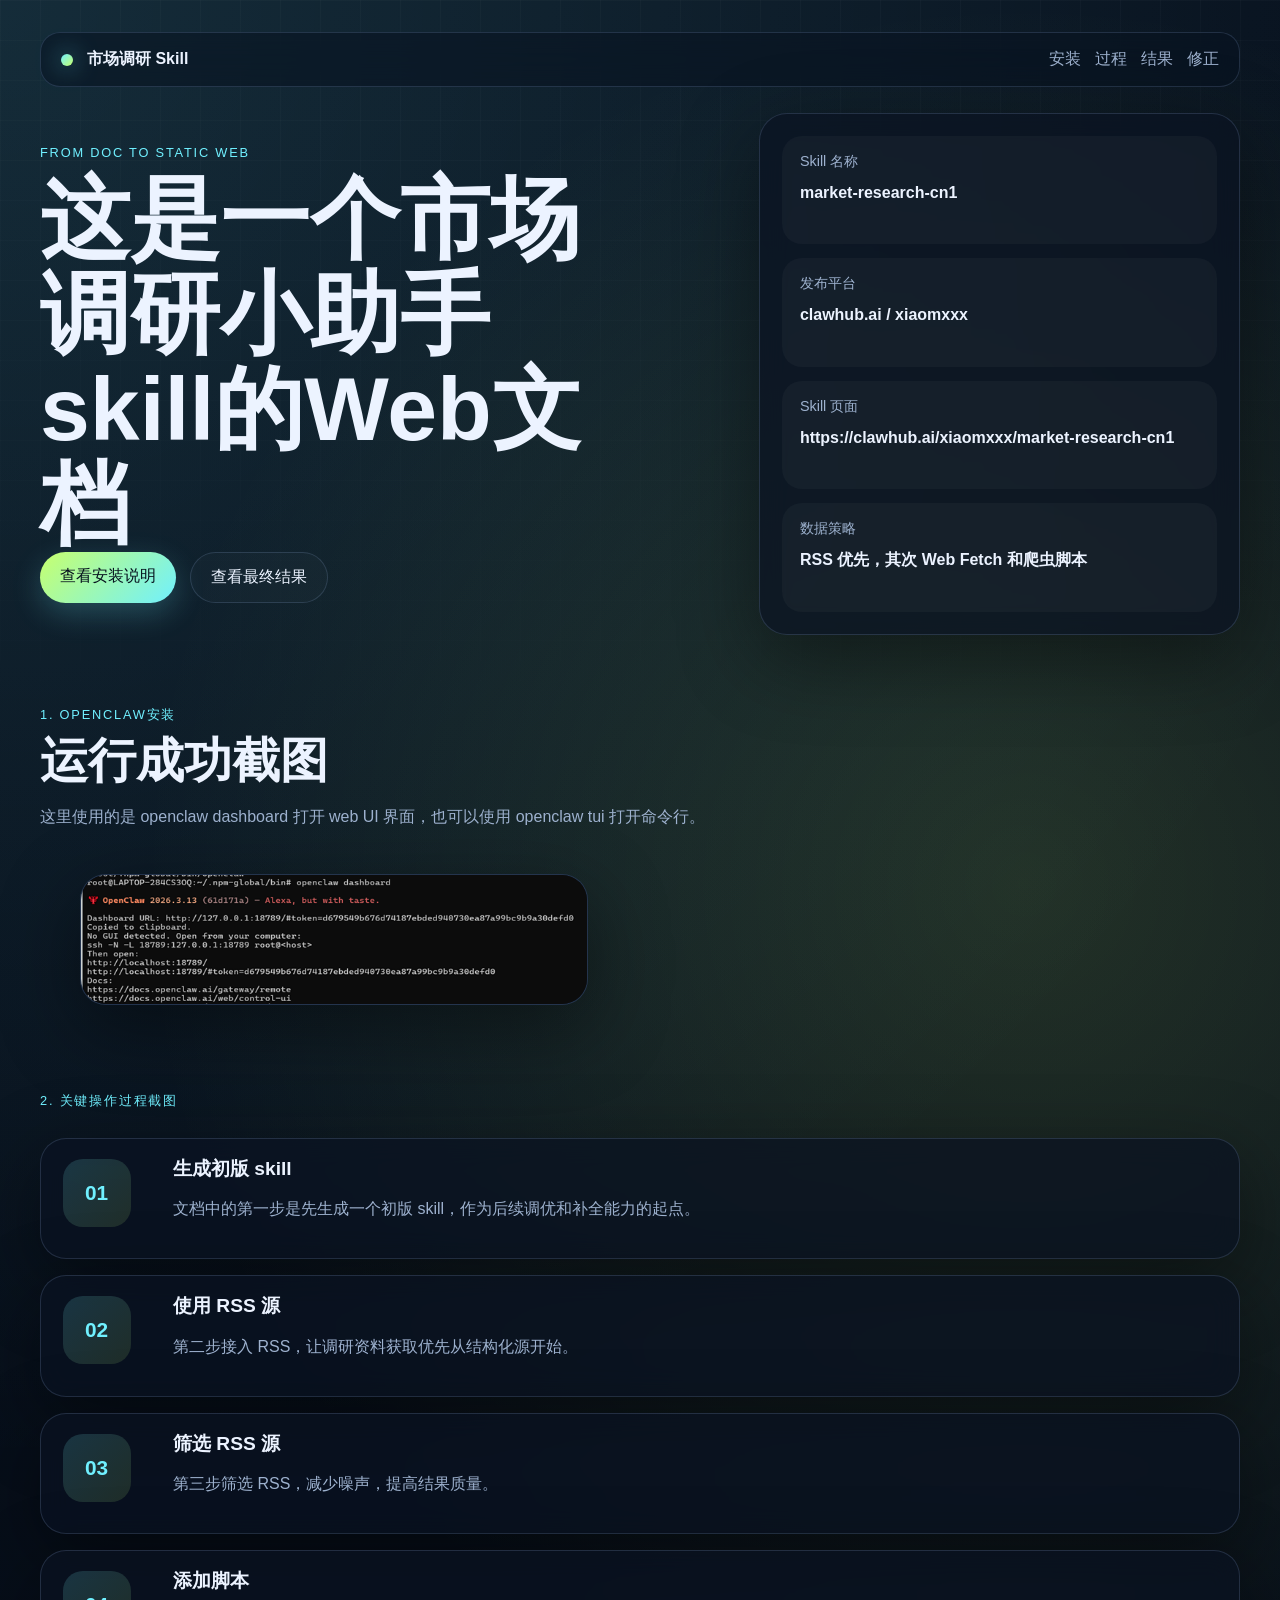
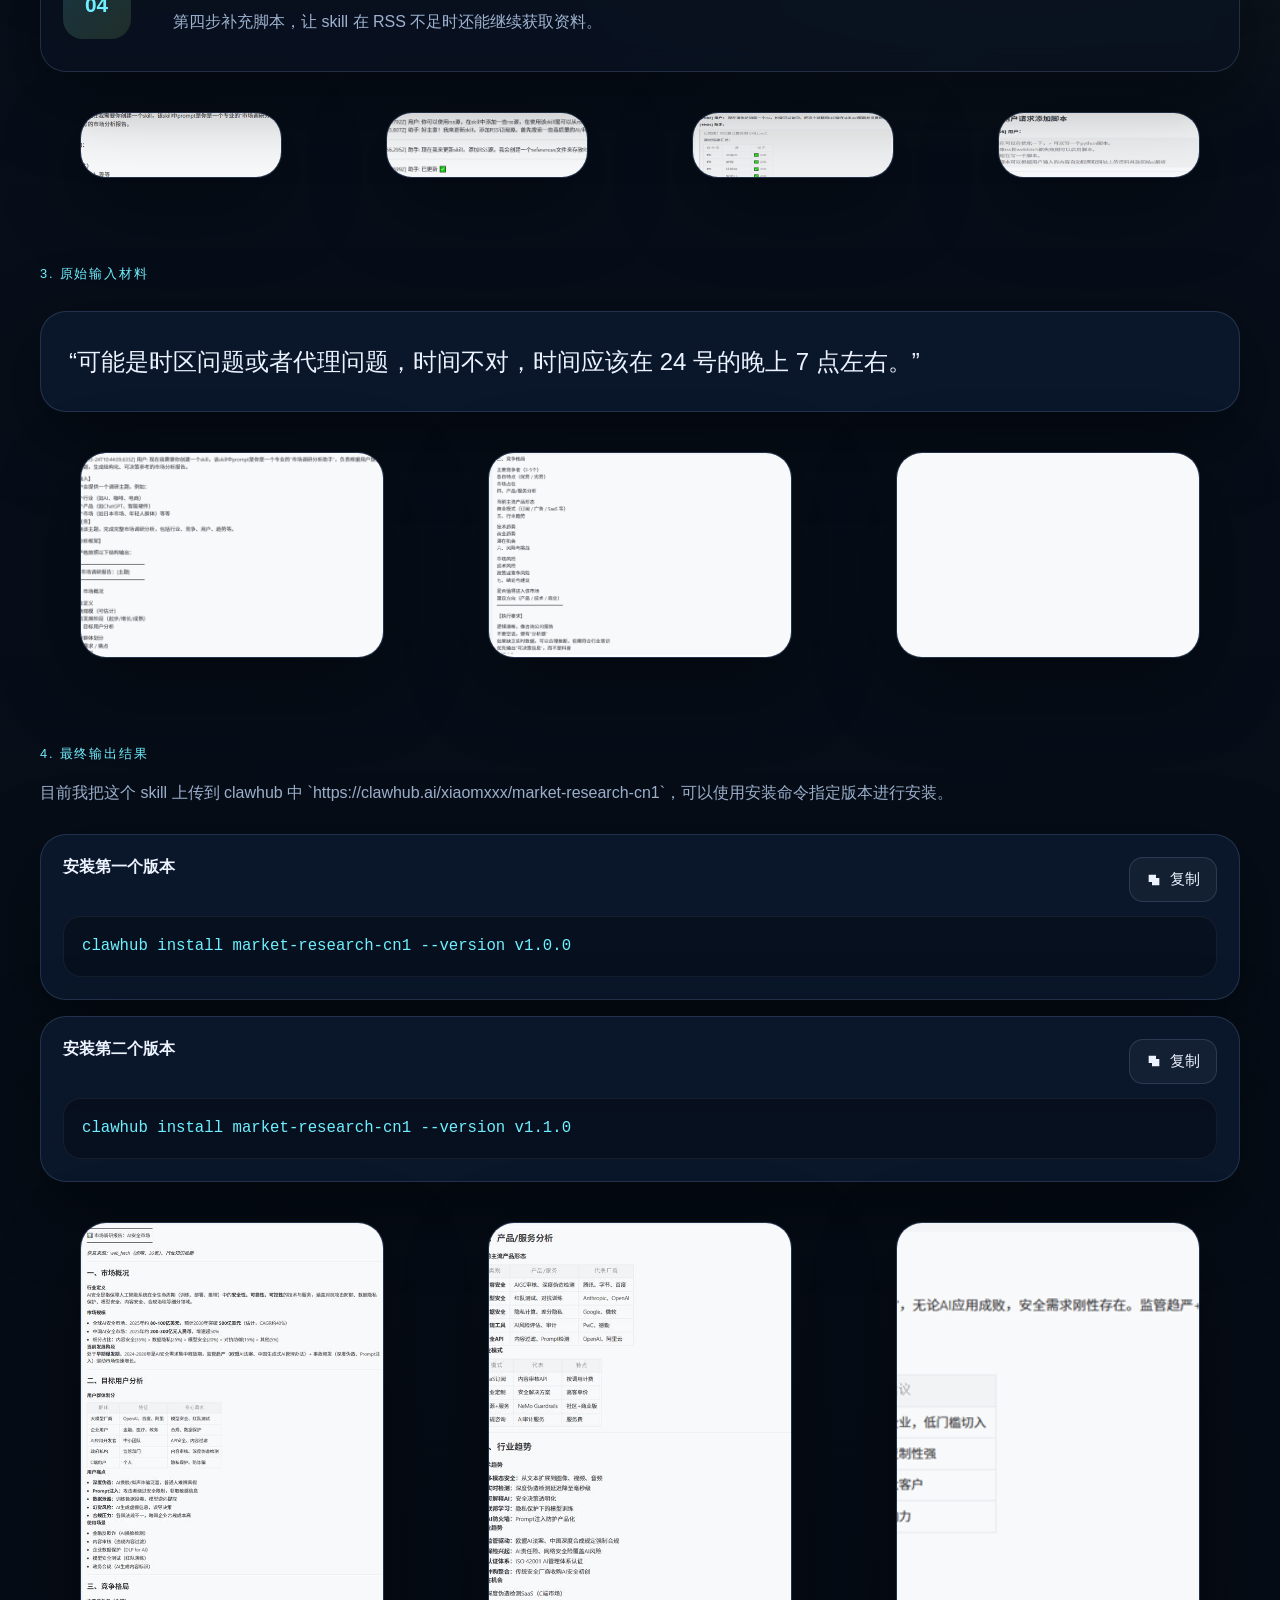
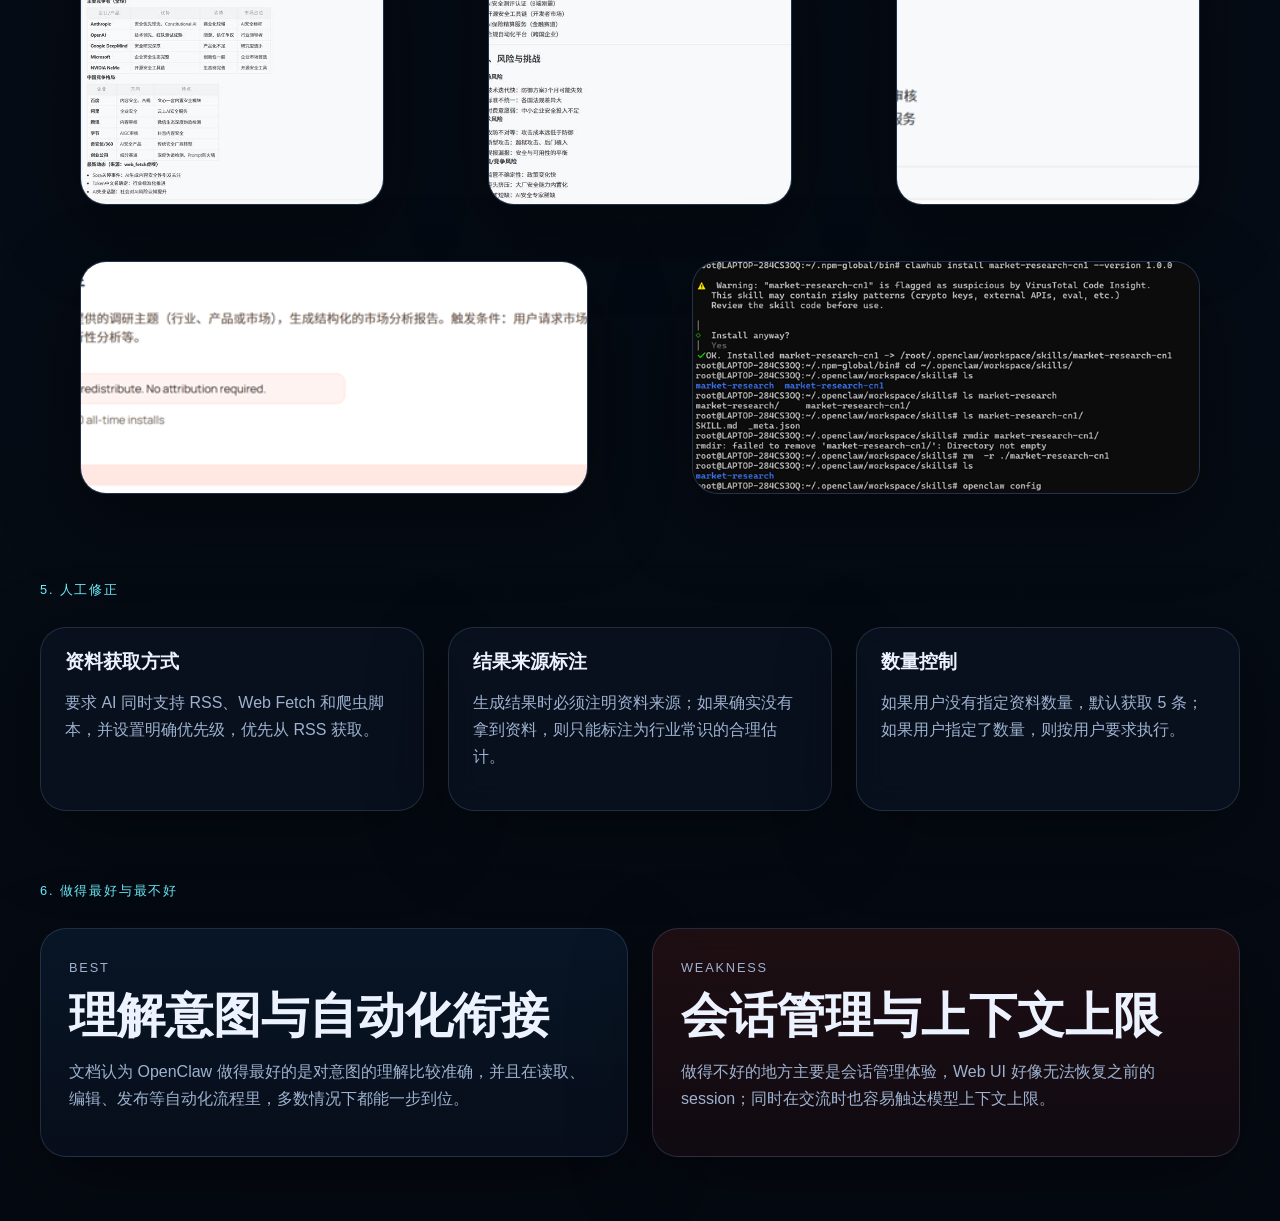
==== index.html @ 010a4002 "Add_skill_showcase_site" ====
<!DOCTYPE html>
<html lang="zh-CN">
  <head>
    <meta charset="UTF-8" />
    <meta name="viewport" content="width=device-width, initial-scale=1.0" />
    <title>市场调研 Skill 文档展示</title>
    <link rel="stylesheet" href="./styles.css" />
  </head>
  <body>
    <div class="page-shell">
      <header class="hero">
        <nav class="topbar">
          <div class="brand">
            <span class="brand-mark"></span>
            <span>市场调研 Skill</span>
          </div>
          <div class="nav-links">
            <a href="#section-1">安装</a>
            <a href="#section-2">过程</a>
            <a href="#section-4">结果</a>
            <a href="#section-5">修正</a>
          </div>
        </nav>

        <div class="hero-grid">
          <section class="hero-copy">
            <p class="eyebrow">From DOC to Static Web</p>
            <h1>这是一个市场调研小助手skill的Web文档</h1>
            <div class="hero-actions">
              <a class="button primary" href="#section-1">查看安装说明</a>
              <a class="button secondary" href="#section-4">查看最终结果</a>
            </div>
          </section>

          <aside class="hero-panel">
            <div class="metric-card">
              <span class="metric-label">Skill 名称</span>
              <strong>market-research-cn1</strong>
            </div>
            <div class="metric-card">
              <span class="metric-label">发布平台</span>
              <strong>clawhub.ai / xiaomxxx</strong>
            </div>
            <div class="metric-card">
              <span class="metric-label">Skill 页面</span>
              <strong>https://clawhub.ai/xiaomxxx/market-research-cn1</strong>
            </div>
            <div class="metric-card">
              <span class="metric-label">数据策略</span>
              <strong>RSS 优先，其次 Web Fetch 和爬虫脚本</strong>
            </div>
          </aside>
        </div>
      </header>

      <main>
        <section class="section doc-section" id="section-1">
          <div class="section-heading">
            <p class="eyebrow">1. openclaw安装</p>
            <h2>运行成功截图</h2>
            <p class="section-text">
              这里使用的是 openclaw dashboard 打开 web UI 界面，也可以使用 openclaw tui 打开命令行。
            </p>
          </div>
          <div class="image-grid two-up">
            <figure class="image-card">
              <img src="./doc_export.files/image001.png" alt="openclaw 安装或运行截图" />
            </figure>
          </div>
        </section>

        <section class="section doc-section" id="section-2">
          <div class="section-heading">
            <p class="eyebrow">2. 关键操作过程截图</p>
           
          </div>
          <div class="timeline">
            <article class="timeline-item">
              <span class="timeline-index">01</span>
              <div>
                <h3>生成初版 skill</h3>
                <p>文档中的第一步是先生成一个初版 skill，作为后续调优和补全能力的起点。</p>
              </div>
            </article>
            <article class="timeline-item">
              <span class="timeline-index">02</span>
              <div>
                <h3>使用 RSS 源</h3>
                <p>第二步接入 RSS，让调研资料获取优先从结构化源开始。</p>
              </div>
            </article>
            <article class="timeline-item">
              <span class="timeline-index">03</span>
              <div>
                <h3>筛选 RSS 源</h3>
                <p>第三步筛选 RSS，减少噪声，提高结果质量。</p>
              </div>
            </article>
            <article class="timeline-item">
              <span class="timeline-index">04</span>
              <div>
                <h3>添加脚本</h3>
                <p>第四步补充脚本，让 skill 在 RSS 不足时还能继续获取资料。</p>
              </div>
            </article>
          </div>
          <div class="image-grid four-up">
            <figure class="image-card">
              <img src="./doc_export.files/image002.png" alt="关键过程截图 1" />
            </figure>
            <figure class="image-card">
              <img src="./doc_export.files/image003.png" alt="关键过程截图 2" />
            </figure>
            <figure class="image-card">
              <img src="./doc_export.files/image004.png" alt="关键过程截图 3" />
            </figure>
            <figure class="image-card">
              <img src="./doc_export.files/image005.png" alt="关键过程截图 4" />
            </figure>
          </div>
        </section>

        <section class="section doc-section" id="section-3">
          <div class="section-heading">
            <p class="eyebrow">3. 原始输入材料</p>
            
          </div>
          <article class="quote-card">
            <p>“可能是时区问题或者代理问题，时间不对，时间应该在 24 号的晚上 7 点左右。”</p>
          </article>
          <div class="image-grid three-up">
            <figure class="image-card">
              <img src="./doc_export.files/image006.png" alt="原始输入材料截图 1" />
            </figure>
            <figure class="image-card">
              <img src="./doc_export.files/image007.png" alt="原始输入材料截图 2" />
            </figure>
            <figure class="image-card">
              <img src="./doc_export.files/image008.png" alt="原始输入材料截图 3" />
            </figure>
          </div>
        </section>

        <section class="section doc-section" id="section-4">
          <div class="section-heading">
            <p class="eyebrow">4. 最终输出结果</p>
           
            <p class="section-text">
            目前我把这个 skill 上传到 clawhub 中 `https://clawhub.ai/xiaomxxx/market-research-cn1`，可以使用安装命令指定版本进行安装。
            </p>
          </div>

          <div class="command-stack">
            <article class="command-card">
              <div class="command-head">
                <div>
                  <p class="command-label">安装第一个版本</p>
                  
                </div>
                <button
                  class="copy-button"
                  type="button"
                  data-copy="clawhub install market-research-cn1 --version v1.0.0"
                  aria-label="复制安装第一个版本命令"
                >
                  <span class="copy-icon" aria-hidden="true">
                    <svg viewBox="0 0 24 24" focusable="false">
                      <path d="M9 9h11v11H9z"></path>
                      <path d="M4 4h11v11H4z"></path>
                    </svg>
                  </span>
                  <span class="copy-text">复制</span>
                </button>
              </div>
              <code>clawhub install market-research-cn1 --version v1.0.0</code>
            </article>

            <article class="command-card">
              <div class="command-head">
                <div>
                  <p class="command-label">安装第二个版本</p>
                  
                </div>
                <button
                  class="copy-button"
                  type="button"
                  data-copy="clawhub install market-research-cn1 --version v1.1.0"
                  aria-label="复制安装第二个版本命令"
                >
                  <span class="copy-icon" aria-hidden="true">
                    <svg viewBox="0 0 24 24" focusable="false">
                      <path d="M9 9h11v11H9z"></path>
                      <path d="M4 4h11v11H4z"></path>
                    </svg>
                  </span>
                  <span class="copy-text">复制</span>
                </button>
              </div>
              <code>clawhub install market-research-cn1 --version v1.1.0</code>
            </article>
          </div>

          <div class="image-grid three-up">
            <figure class="image-card">
              <img src="./doc_export.files/image009.jpg" alt="最终输出截图 1" />
            </figure>
            <figure class="image-card">
              <img src="./doc_export.files/image010.jpg" alt="最终输出截图 2" />
            </figure>
            <figure class="image-card">
              <img src="./doc_export.files/image011.png" alt="最终输出截图 3" />
            </figure>
          </div>
          <div class="image-grid two-up">
            <figure class="image-card">
              <img src="./doc_export.files/image012.png" alt="最终输出截图 4" />
            </figure>
            <figure class="image-card">
              <img src="./doc_export.files/image013.png" alt="最终输出截图 5" />
            </figure>
          </div>
        </section>

        <section class="section doc-section" id="section-5">
          <div class="section-heading">
            <p class="eyebrow">5. 人工修正</p>
         
          </div>
          <div class="overview-grid">
            <article class="glass-card">
              <h3>资料获取方式</h3>
              <p>要求 AI 同时支持 RSS、Web Fetch 和爬虫脚本，并设置明确优先级，优先从 RSS 获取。</p>
            </article>
            <article class="glass-card">
              <h3>结果来源标注</h3>
              <p>生成结果时必须注明资料来源；如果确实没有拿到资料，则只能标注为行业常识的合理估计。</p>
            </article>
            <article class="glass-card">
              <h3>数量控制</h3>
              <p>如果用户没有指定资料数量，默认获取 5 条；如果用户指定了数量，则按用户要求执行。</p>
            </article>
          </div>
        </section>

        <section class="section doc-section" id="section-6">
          <div class="section-heading">
            <p class="eyebrow">6. 做得最好与最不好</p>
          
          </div>
          <div class="split-section">
            <article class="insight-card">
              <p class="eyebrow">Best</p>
              <h2>理解意图与自动化衔接</h2>
              <p>
                文档认为 OpenClaw 做得最好的是对意图的理解比较准确，并且在读取、编辑、发布等自动化流程里，多数情况下都能一步到位。
              </p>
            </article>
            <article class="insight-card warn">
              <p class="eyebrow">Weakness</p>
              <h2>会话管理与上下文上限</h2>
              <p>
                做得不好的地方主要是会话管理体验，Web UI 好像无法恢复之前的 session；同时在交流时也容易触达模型上下文上限。
              </p>
            </article>
          </div>
        </section>
      </main>
    </div>

    <div class="lightbox" id="lightbox" aria-hidden="true">
      <button class="lightbox-close" id="lightbox-close" type="button" aria-label="关闭图片预览">×</button>
      <img class="lightbox-image" id="lightbox-image" alt="" />
    </div>

    <script src="./script.js"></script>
  </body>
</html>
---- styles.css ----
:root {
  --bg: #07111f;
  --bg-soft: #0f1f35;
  --panel: rgba(10, 19, 34, 0.72);
  --panel-strong: rgba(11, 24, 45, 0.92);
  --text: #ecf3ff;
  --muted: #9eb2cf;
  --line: rgba(168, 198, 255, 0.16);
  --aqua: #70f0ff;
  --lime: #c7ff6d;
  --coral: #ff8b7c;
  --shadow: 0 24px 80px rgba(0, 0, 0, 0.42);
}

* {
  box-sizing: border-box;
}

html {
  scroll-behavior: smooth;
}

body {
  margin: 0;
  font-family: "Microsoft YaHei UI", "PingFang SC", "Segoe UI", sans-serif;
  color: var(--text);
  background:
    radial-gradient(circle at top left, rgba(112, 240, 255, 0.12), transparent 32%),
    radial-gradient(circle at 80% 20%, rgba(199, 255, 109, 0.14), transparent 24%),
    linear-gradient(180deg, #08111e 0%, #050a12 100%);
  min-height: 100vh;
}

body.lightbox-open {
  overflow: hidden;
}

body::before {
  content: "";
  position: fixed;
  inset: 0;
  pointer-events: none;
  background-image:
    linear-gradient(rgba(255, 255, 255, 0.03) 1px, transparent 1px),
    linear-gradient(90deg, rgba(255, 255, 255, 0.03) 1px, transparent 1px);
  background-size: 40px 40px;
  mask-image: linear-gradient(180deg, rgba(0, 0, 0, 0.7), transparent);
}

.page-shell {
  width: min(1200px, calc(100% - 32px));
  margin: 0 auto;
  padding: 24px 0 64px;
}

.topbar,
.hero-panel,
.glass-card,
.timeline-item,
.insight-card,
.demo-console,
.demo-output {
  backdrop-filter: blur(14px);
  -webkit-backdrop-filter: blur(14px);
}

.topbar {
  display: flex;
  justify-content: space-between;
  align-items: center;
  gap: 16px;
  padding: 16px 20px;
  margin-bottom: 26px;
  border: 1px solid var(--line);
  border-radius: 20px;
  background: rgba(8, 18, 32, 0.56);
}

.brand,
.nav-links {
  display: flex;
  align-items: center;
  gap: 14px;
}

.brand {
  font-family: "Bahnschrift", "Segoe UI", sans-serif;
  font-size: 1rem;
  font-weight: 700;
}

.brand-mark {
  width: 12px;
  height: 12px;
  border-radius: 999px;
  background: linear-gradient(135deg, var(--aqua), var(--lime));
  box-shadow: 0 0 24px rgba(112, 240, 255, 0.7);
}

.nav-links a,
.button,
button,
select,
input {
  transition: 180ms ease;
}

.nav-links a {
  color: var(--muted);
  text-decoration: none;
}

.nav-links a:hover {
  color: var(--text);
}

.hero {
  padding: 8px 0 0;
}

.hero-grid,
.overview-grid,
.split-section,
.demo-layout,
.image-grid {
  display: grid;
  gap: 24px;
}

.command-stack {
  display: grid;
  gap: 16px;
  margin-top: 24px;
}

.hero-grid {
  grid-template-columns: 1.3fr 0.9fr;
  align-items: stretch;
}

.hero-copy {
  padding: 32px 0;
}

.eyebrow {
  margin: 0 0 12px;
  font-family: "Bahnschrift", "Segoe UI", sans-serif;
  letter-spacing: 0.14em;
  text-transform: uppercase;
  color: var(--aqua);
  font-size: 0.8rem;
}

h1,
h2,
h3 {
  margin: 0;
  line-height: 1.06;
}

h1 {
  max-width: 11ch;
  font-size: clamp(3rem, 7vw, 5.8rem);
  font-weight: 900;
}

h2 {
  font-size: clamp(2rem, 4vw, 3rem);
  margin-bottom: 12px;
}

h3 {
  font-size: 1.2rem;
  margin-bottom: 12px;
}

.hero-text,
.section-text,
.glass-card p,
.timeline-item p,
.insight-card p,
.report p,
label span,
legend {
  color: var(--muted);
  line-height: 1.7;
}

.hero-text {
  max-width: 56ch;
  margin: 22px 0 28px;
  font-size: 1.04rem;
}

.hero-actions {
  display: flex;
  flex-wrap: wrap;
  gap: 14px;
}

.button,
button {
  border: 0;
  border-radius: 999px;
  padding: 14px 20px;
  font: inherit;
  text-decoration: none;
  cursor: pointer;
}

.button.primary,
button.primary {
  color: #05111d;
  background: linear-gradient(135deg, var(--lime), var(--aqua));
  box-shadow: 0 10px 30px rgba(112, 240, 255, 0.22);
}

.button.primary:hover,
button.primary:hover {
  transform: translateY(-2px);
}

.button.secondary {
  color: var(--text);
  border: 1px solid var(--line);
  background: rgba(255, 255, 255, 0.02);
}

.hero-panel,
.glass-card,
.timeline-item,
.insight-card,
.demo-console,
.demo-output {
  border: 1px solid var(--line);
  background: var(--panel);
  box-shadow: var(--shadow);
}

.hero-panel {
  display: grid;
  gap: 14px;
  padding: 22px;
  border-radius: 28px;
}

.metric-card {
  padding: 16px 18px;
  border-radius: 20px;
  background: rgba(255, 255, 255, 0.03);
}

.metric-label {
  display: block;
  color: var(--muted);
  margin-bottom: 10px;
  font-size: 0.9rem;
}

.metric-card strong {
  display: block;
  line-height: 1.5;
}

.section {
  padding: 72px 0 0;
}

.doc-section {
  scroll-margin-top: 24px;
}

.section-heading {
  margin-bottom: 28px;
}

.overview-grid {
  grid-template-columns: repeat(3, minmax(0, 1fr));
}

.image-grid {
  margin-top: 24px;
}

.two-up {
  grid-template-columns: repeat(2, minmax(0, 1fr));
}

.three-up {
  grid-template-columns: repeat(3, minmax(0, 1fr));
}

.four-up {
  grid-template-columns: repeat(4, minmax(0, 1fr));
}

.image-card,
.quote-card,
.command-card {
  border-radius: 26px;
  overflow: hidden;
  border: 1px solid var(--line);
  background: var(--panel-strong);
  box-shadow: var(--shadow);
}

.image-card img {
  display: block;
  width: 100%;
  height: 100%;
  object-fit: cover;
  cursor: zoom-in;
  transition: transform 220ms ease, filter 220ms ease;
}

.image-card:hover img {
  transform: scale(1.02);
  filter: brightness(1.04);
}

.quote-card {
  padding: 28px;
}

.quote-card p {
  margin: 0;
  font-size: clamp(1.15rem, 2vw, 1.5rem);
  line-height: 1.8;
  color: var(--text);
}

.command-card {
  padding: 22px;
}

.command-head {
  display: flex;
  justify-content: space-between;
  align-items: flex-start;
  gap: 16px;
  margin-bottom: 14px;
}

.command-label,
.command-note {
  margin: 0;
}

.command-label {
  font-weight: 700;
  color: var(--text);
  margin-bottom: 8px;
}

.command-note {
  color: var(--muted);
  line-height: 1.6;
  font-size: 0.92rem;
}

.command-card code {
  display: block;
  padding: 16px 18px;
  border-radius: 18px;
  border: 1px solid rgba(255, 255, 255, 0.06);
  background: rgba(0, 0, 0, 0.28);
  color: var(--aqua);
  font-size: 0.98rem;
  line-height: 1.7;
  word-break: break-all;
}

.copy-button {
  display: inline-flex;
  align-items: center;
  justify-content: center;
  gap: 8px;
  min-width: 74px;
  padding: 12px 16px;
  border-radius: 14px;
  border: 1px solid var(--line);
  background: rgba(255, 255, 255, 0.04);
  color: var(--text);
  font-size: 0.92rem;
}

.copy-icon {
  width: 16px;
  height: 16px;
  display: inline-flex;
}

.copy-icon svg {
  width: 16px;
  height: 16px;
  fill: currentColor;
}

.copy-button:hover {
  transform: translateY(-1px);
  border-color: rgba(112, 240, 255, 0.4);
}

.copy-button.copied {
  color: #07111f;
  background: linear-gradient(135deg, var(--lime), var(--aqua));
  border-color: transparent;
}

.lightbox {
  position: fixed;
  inset: 0;
  display: none;
  align-items: center;
  justify-content: center;
  padding: 28px;
  background: rgba(3, 8, 16, 0.86);
  z-index: 50;
}

.lightbox.open {
  display: flex;
}

.lightbox-image {
  max-width: min(1200px, calc(100vw - 80px));
  max-height: calc(100vh - 80px);
  border-radius: 20px;
  box-shadow: 0 24px 80px rgba(0, 0, 0, 0.55);
  border: 1px solid rgba(255, 255, 255, 0.08);
}

.lightbox-close {
  position: absolute;
  top: 18px;
  right: 18px;
  width: 44px;
  height: 44px;
  padding: 0;
  border-radius: 999px;
  border: 1px solid rgba(255, 255, 255, 0.12);
  background: rgba(255, 255, 255, 0.08);
  color: var(--text);
  font-size: 1.6rem;
  line-height: 1;
}

.glass-card,
.insight-card,
.timeline-item,
.demo-console,
.demo-output {
  border-radius: 26px;
}

.glass-card {
  padding: 24px;
}

.timeline {
  display: grid;
  gap: 16px;
}

.timeline-item {
  display: grid;
  grid-template-columns: 92px 1fr;
  gap: 18px;
  padding: 20px 22px;
  align-items: start;
}

.timeline-index {
  display: inline-flex;
  width: 68px;
  height: 68px;
  align-items: center;
  justify-content: center;
  border-radius: 20px;
  background: linear-gradient(135deg, rgba(112, 240, 255, 0.16), rgba(199, 255, 109, 0.12));
  font-family: "Bahnschrift", "Segoe UI", sans-serif;
  font-size: 1.3rem;
  font-weight: 700;
  color: var(--aqua);
}

.split-section {
  grid-template-columns: repeat(2, minmax(0, 1fr));
}

.insight-card {
  padding: 28px;
  background: linear-gradient(180deg, rgba(9, 23, 41, 0.88), rgba(8, 15, 28, 0.92));
}

.insight-card.warn {
  background: linear-gradient(180deg, rgba(38, 16, 19, 0.78), rgba(17, 11, 18, 0.94));
}

.demo-layout {
  grid-template-columns: minmax(280px, 380px) minmax(0, 1fr);
  align-items: start;
}

.demo-console,
.demo-output {
  padding: 24px;
}

.demo-console {
  display: grid;
  gap: 18px;
}

label,
fieldset {
  display: grid;
  gap: 10px;
}

fieldset {
  margin: 0;
  padding: 14px;
  border-radius: 18px;
  border: 1px solid var(--line);
}

input[type="text"],
select {
  width: 100%;
  padding: 14px 16px;
  border-radius: 16px;
  border: 1px solid var(--line);
  background: rgba(255, 255, 255, 0.04);
  color: var(--text);
}

input[type="range"] {
  width: 100%;
  accent-color: var(--aqua);
}

.checkbox-row {
  grid-template-columns: auto 1fr;
  align-items: center;
}

.full {
  width: 100%;
}

.output-header {
  display: flex;
  align-items: center;
  gap: 10px;
  margin-bottom: 18px;
  color: var(--muted);
  font-family: "Bahnschrift", "Segoe UI", sans-serif;
}

.status-dot {
  width: 10px;
  height: 10px;
  border-radius: 999px;
  background: var(--lime);
  box-shadow: 0 0 18px rgba(199, 255, 109, 0.8);
}

.report {
  display: grid;
  gap: 18px;
}

.report-block {
  padding: 18px;
  border-radius: 20px;
  background: rgba(255, 255, 255, 0.03);
  border: 1px solid rgba(255, 255, 255, 0.04);
  animation: rise 360ms ease both;
}

.report-block strong {
  display: block;
  margin-bottom: 10px;
  color: var(--aqua);
}

.report-list {
  display: grid;
  gap: 10px;
  margin: 0;
  padding-left: 18px;
  color: var(--text);
}

@keyframes rise {
  from {
    opacity: 0;
    transform: translateY(10px);
  }
  to {
    opacity: 1;
    transform: translateY(0);
  }
}

@media (max-width: 980px) {
  .hero-grid,
  .overview-grid,
  .split-section,
  .demo-layout,
  .two-up,
  .three-up,
  .four-up {
    grid-template-columns: 1fr;
  }

  h1 {
    max-width: none;
  }
}

@media (max-width: 720px) {
  .page-shell {
    width: min(100% - 20px, 1200px);
    padding-top: 10px;
  }

  .topbar {
    flex-direction: column;
    align-items: flex-start;
  }

  .nav-links {
    flex-wrap: wrap;
  }

  .command-head {
    flex-direction: column;
    align-items: stretch;
  }

  .timeline-item {
    grid-template-columns: 1fr;
  }
}
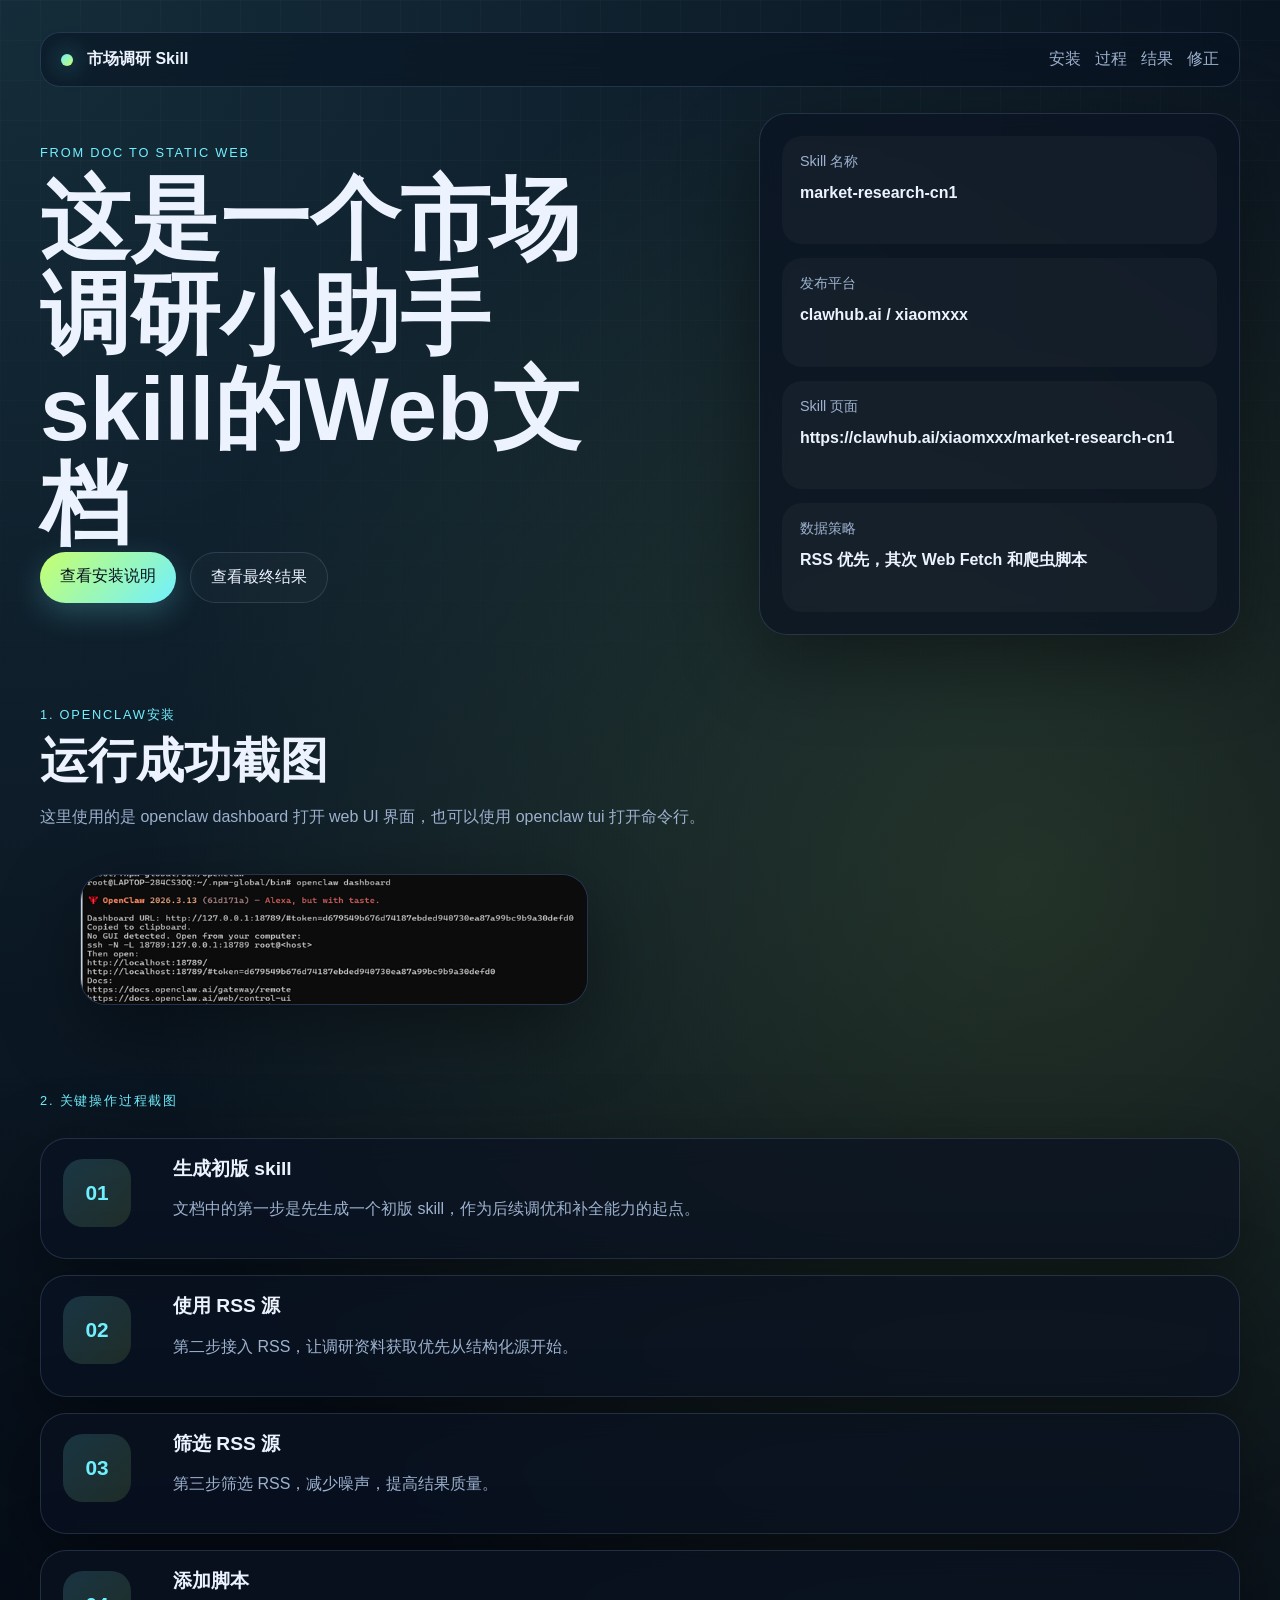
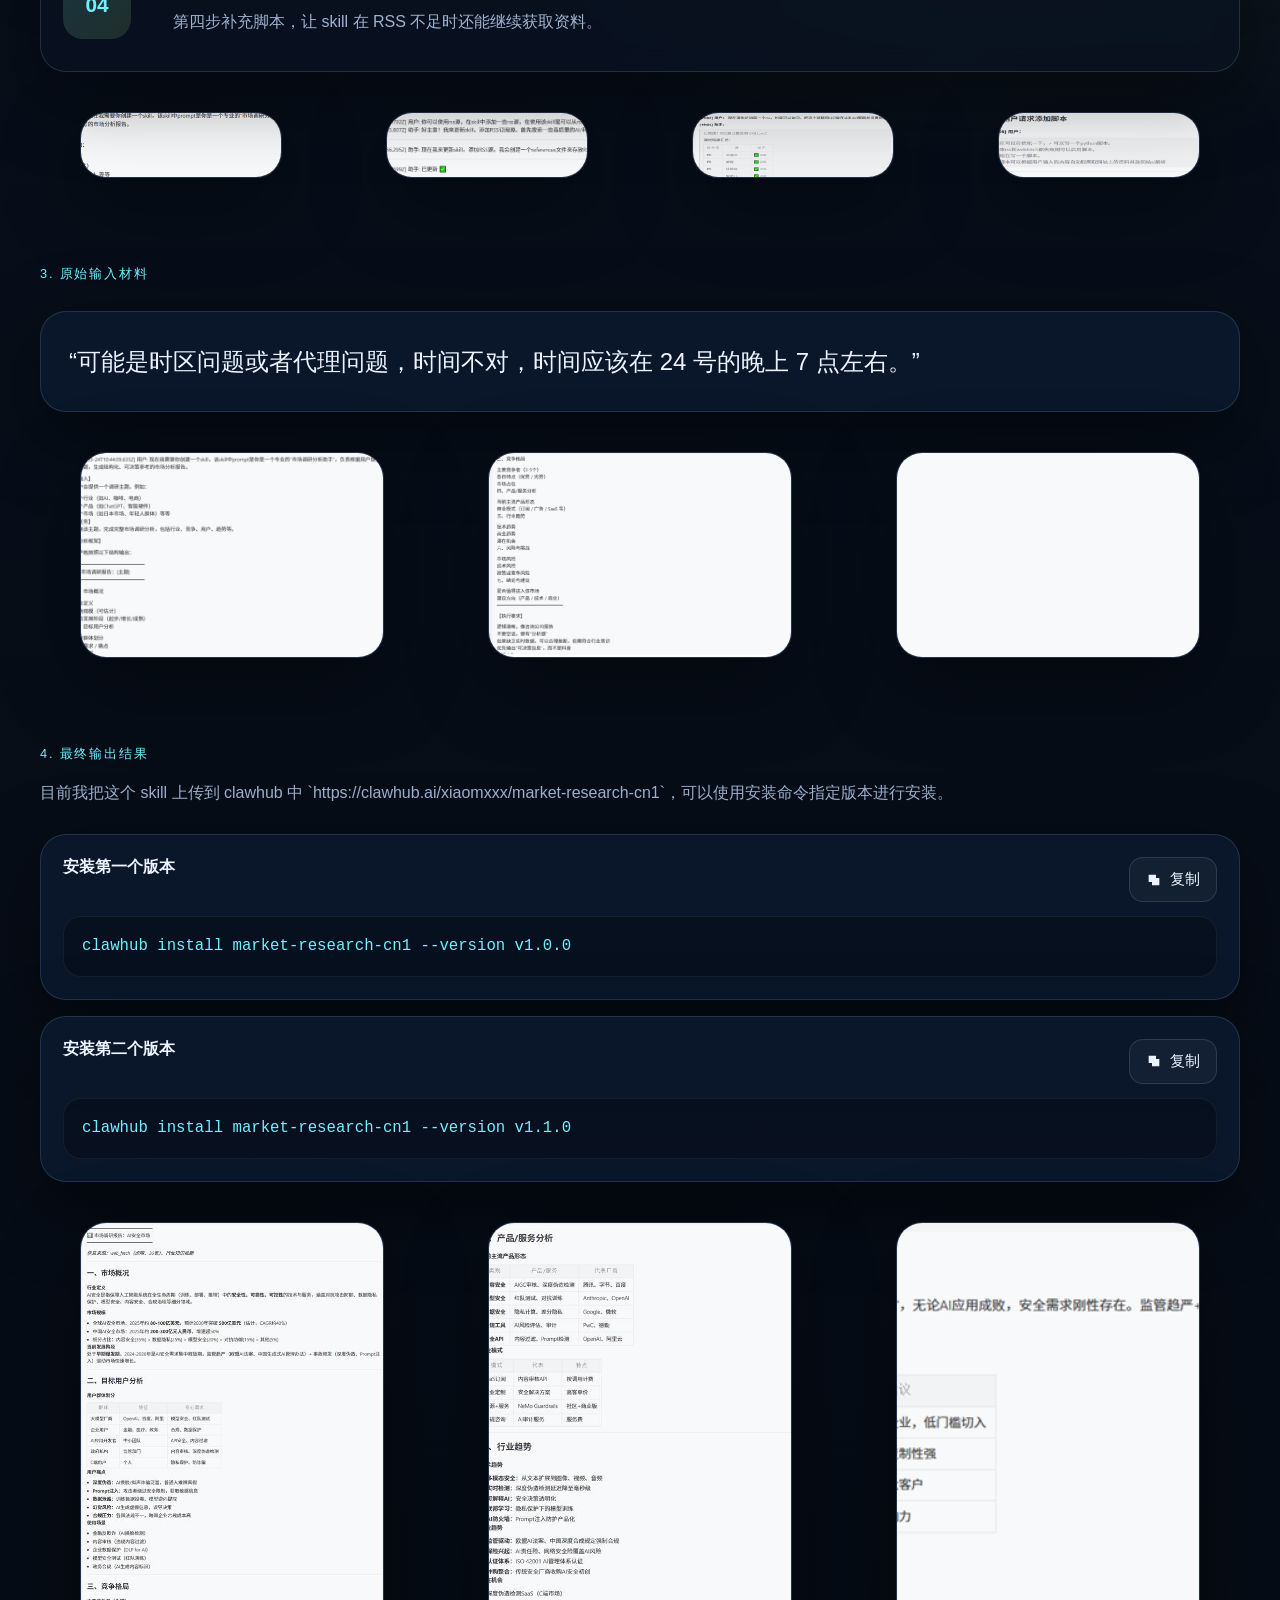
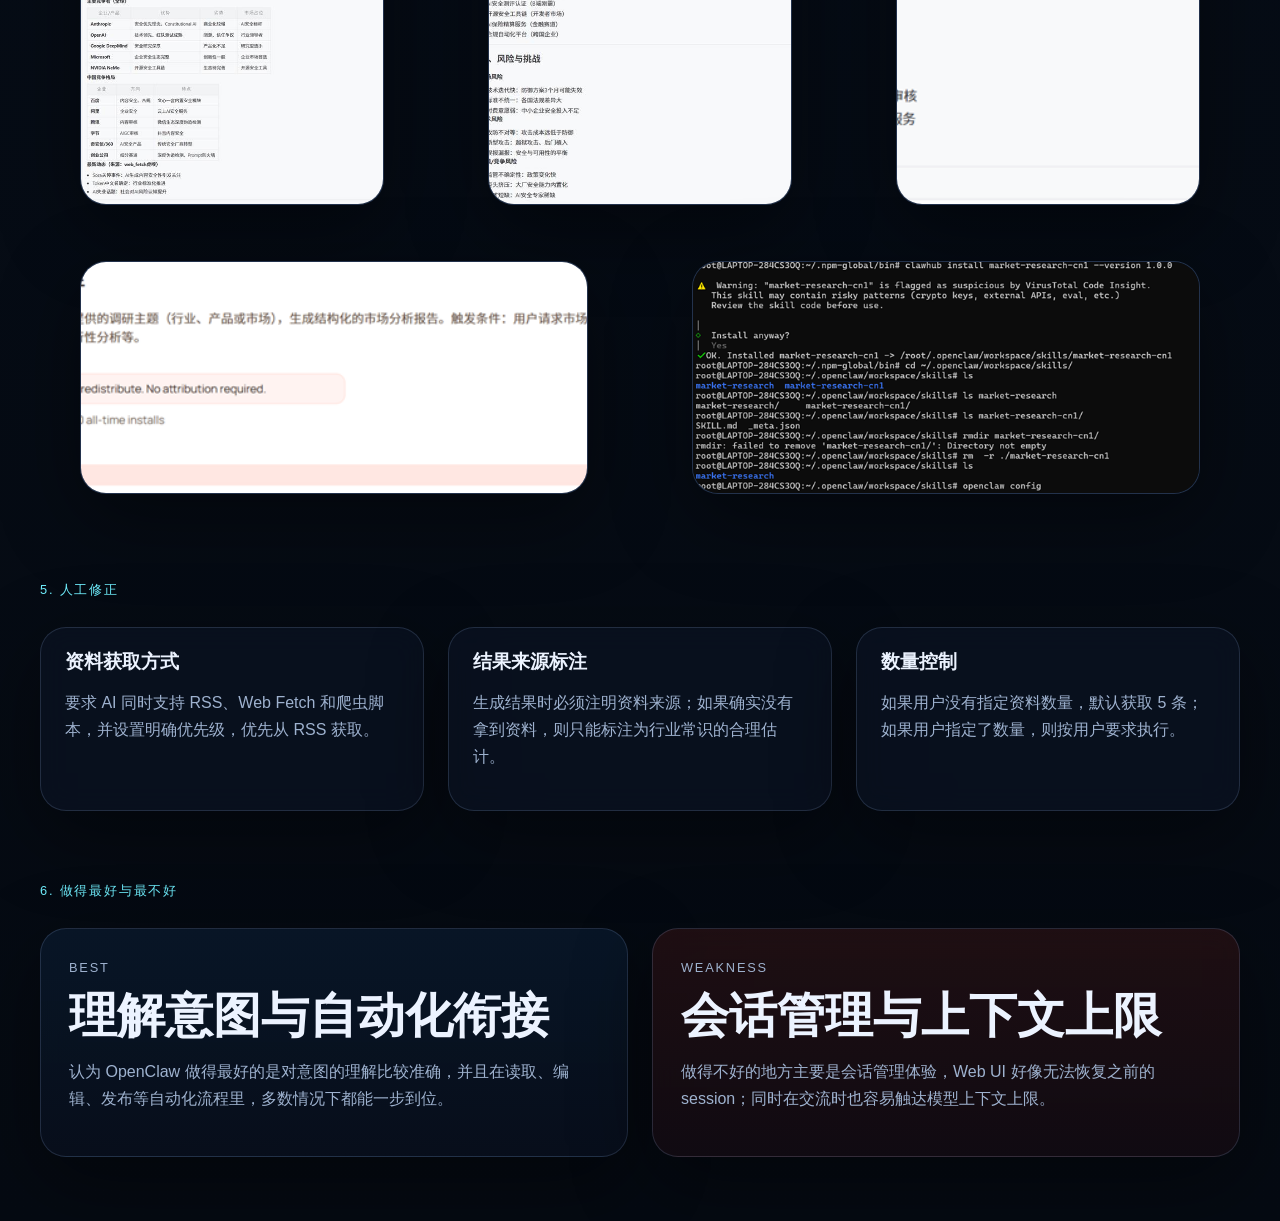
==== commit 6d0b9280: "Update_index_copy" ====
--- a/index.html
+++ b/index.html
@@ -252,7 +252,7 @@
               <p class="eyebrow">Best</p>
               <h2>理解意图与自动化衔接</h2>
               <p>
-                文档认为 OpenClaw 做得最好的是对意图的理解比较准确，并且在读取、编辑、发布等自动化流程里，多数情况下都能一步到位。
+                认为 OpenClaw 做得最好的是对意图的理解比较准确，并且在读取、编辑、发布等自动化流程里，多数情况下都能一步到位。
               </p>
             </article>
             <article class="insight-card warn">
